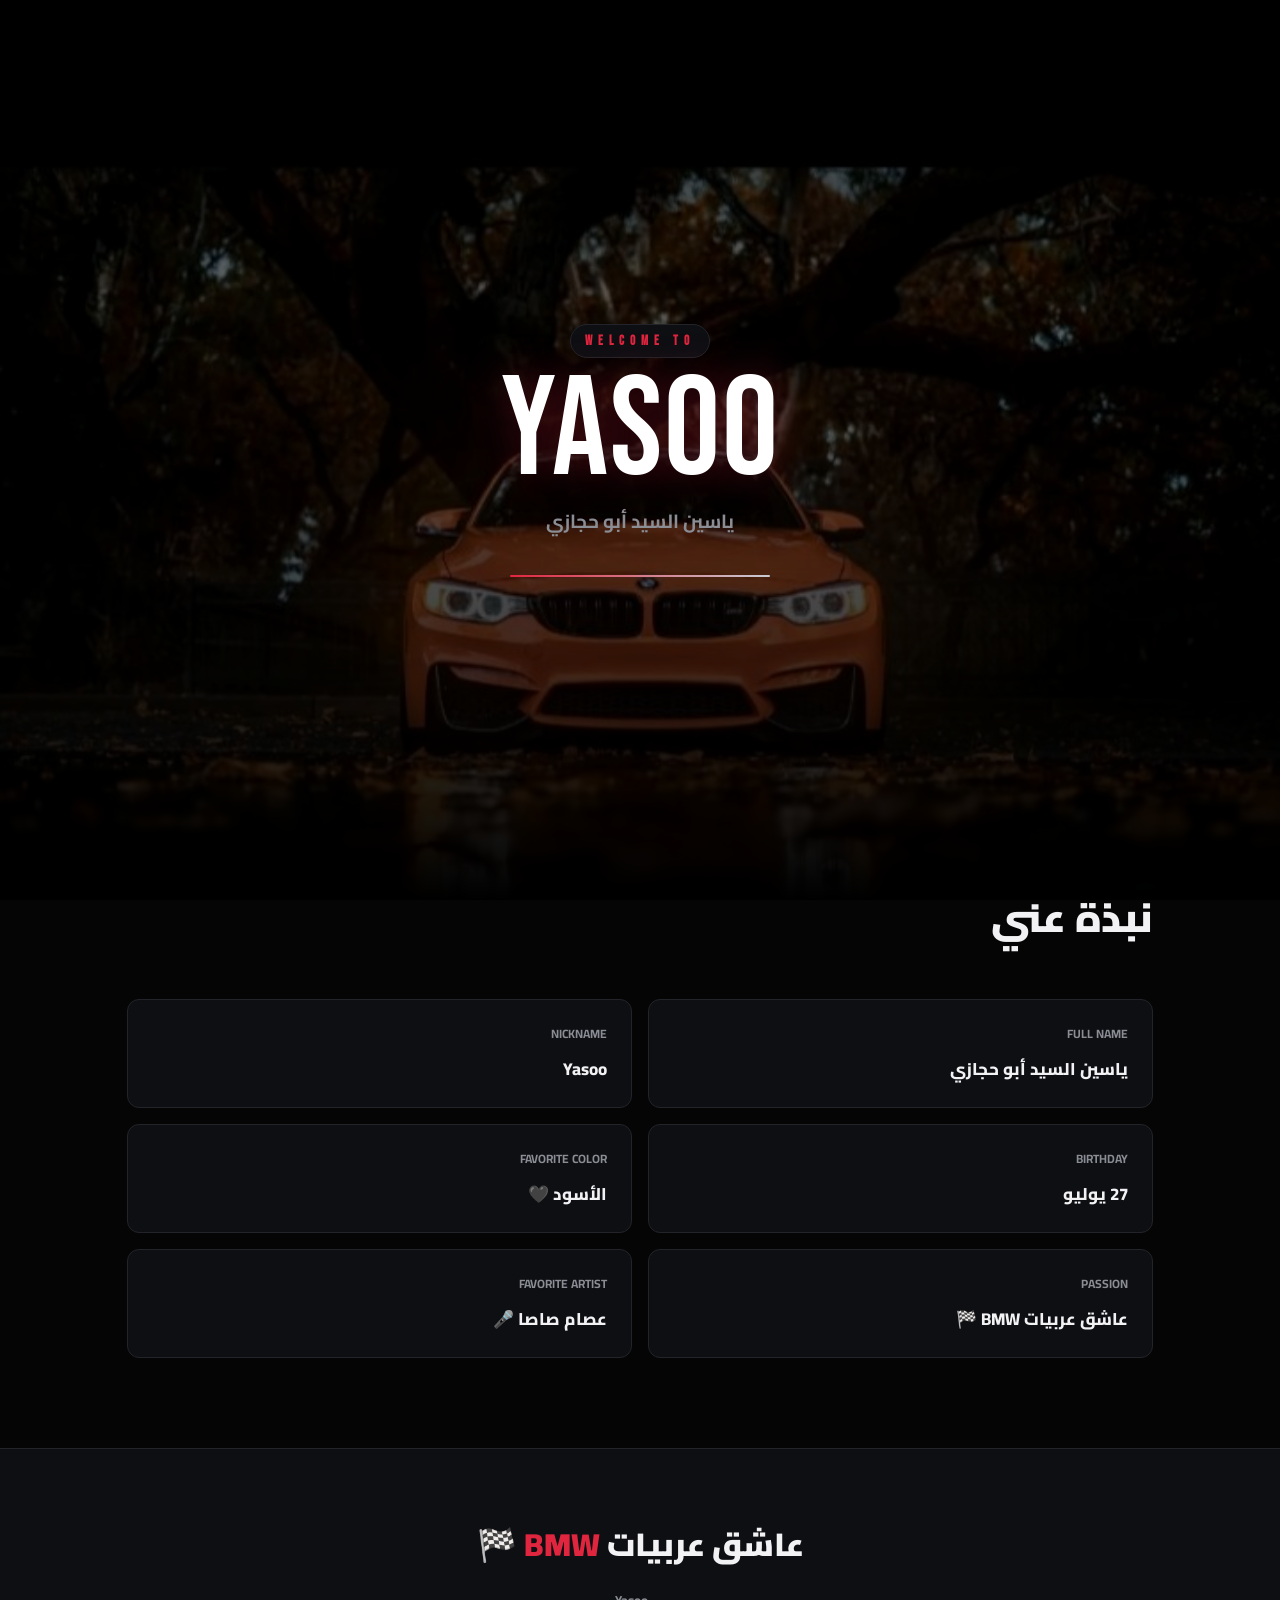
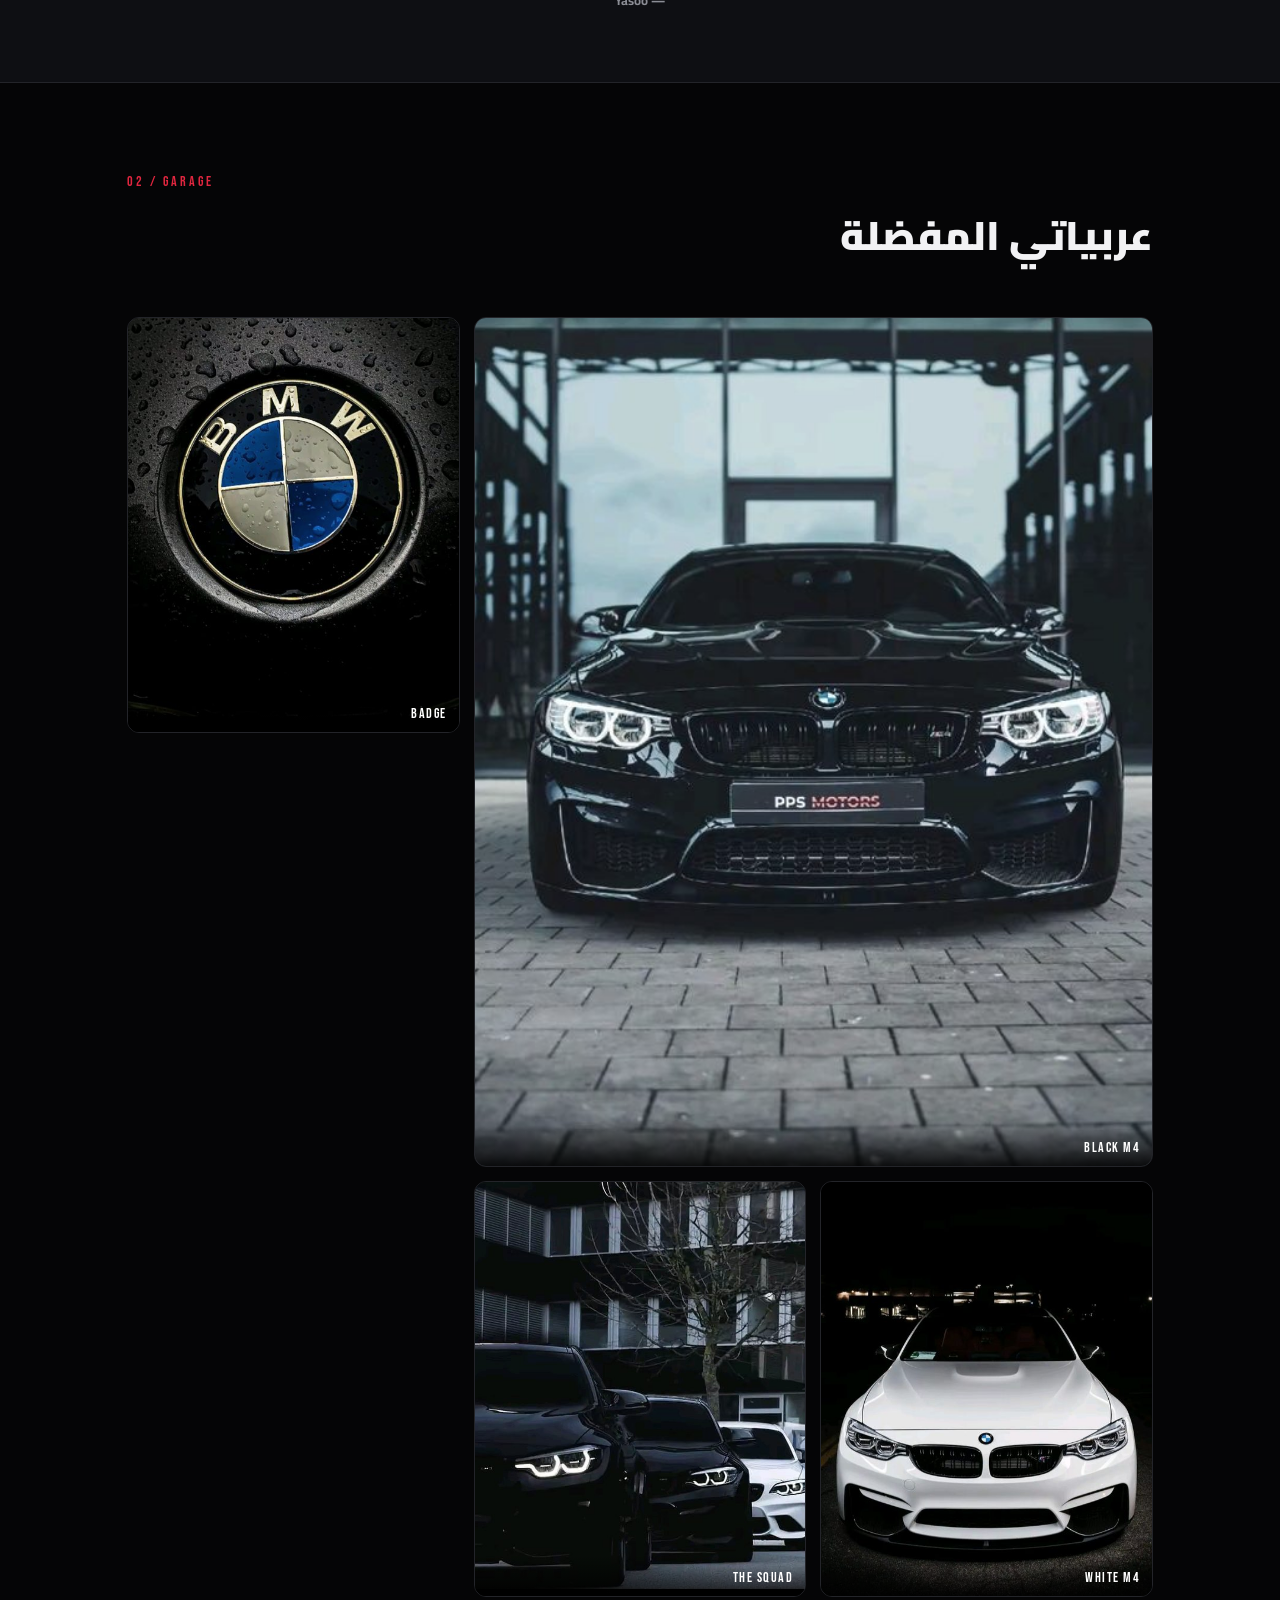
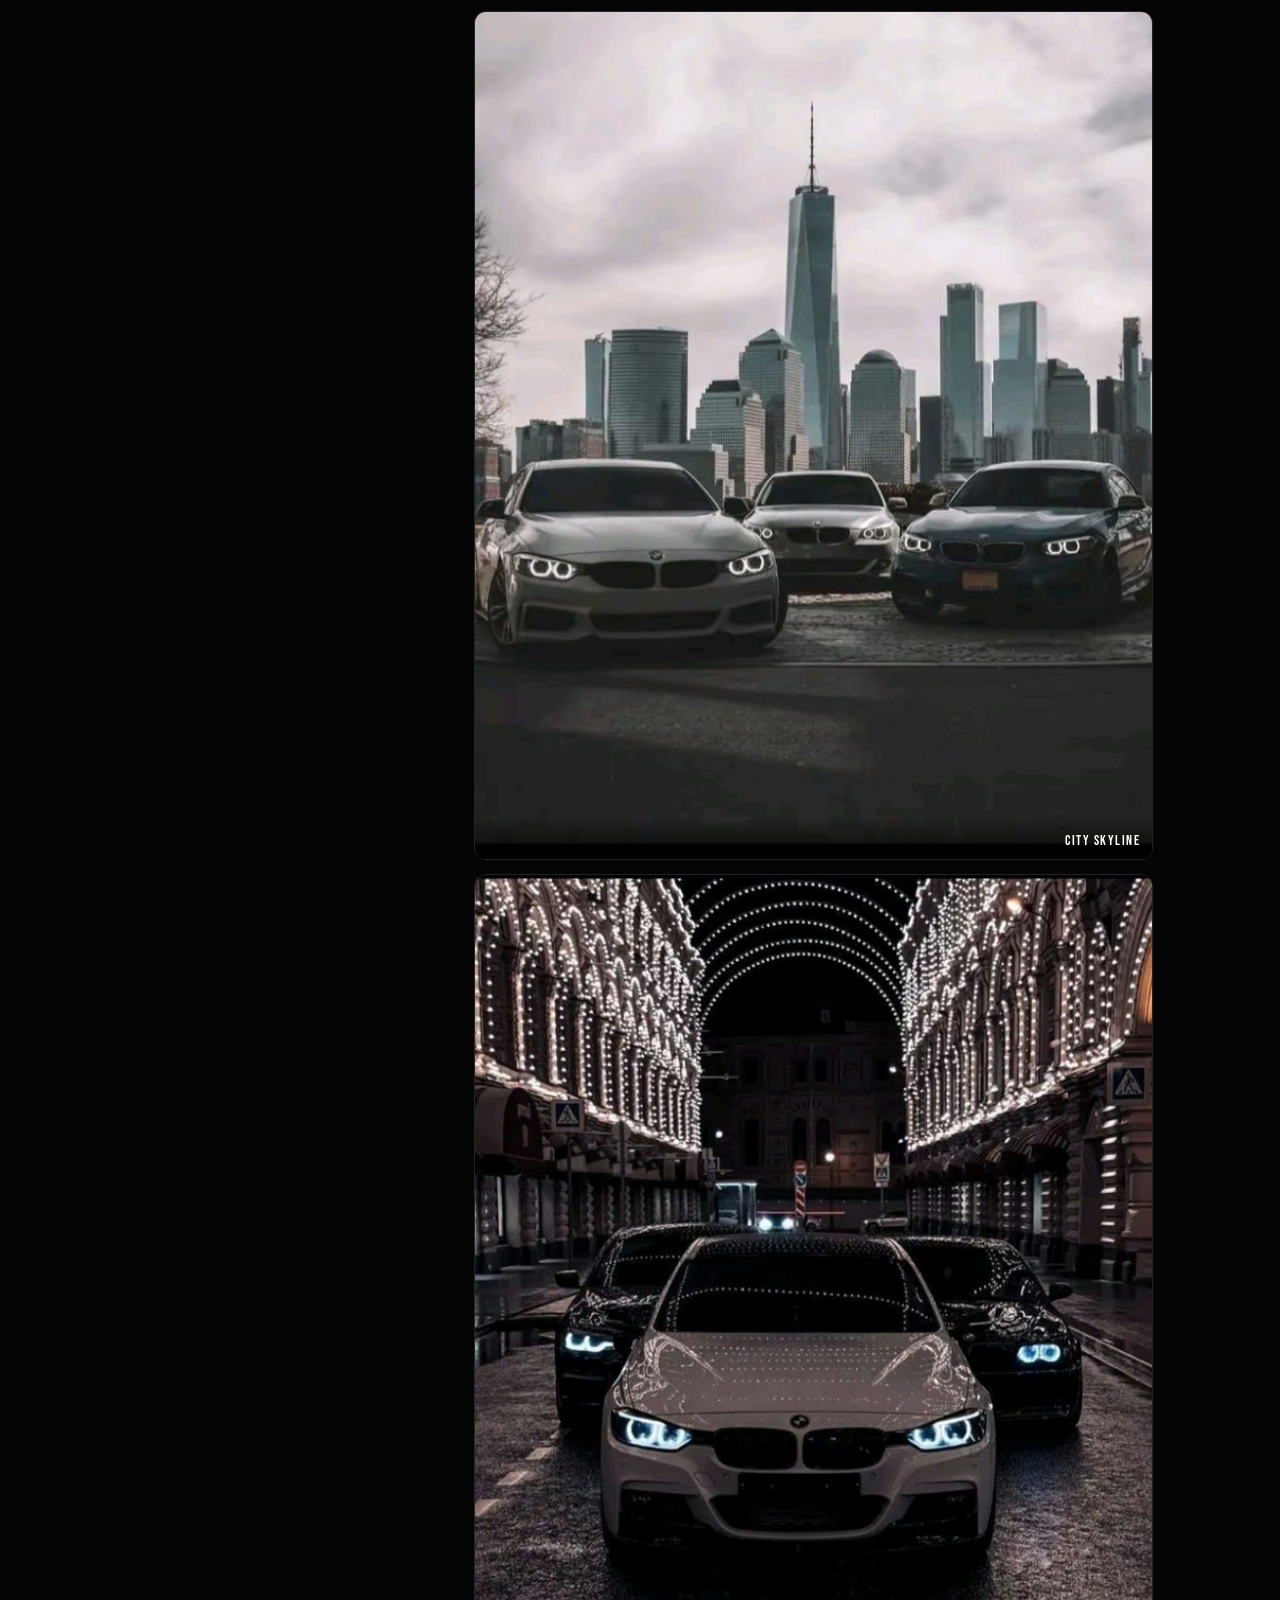
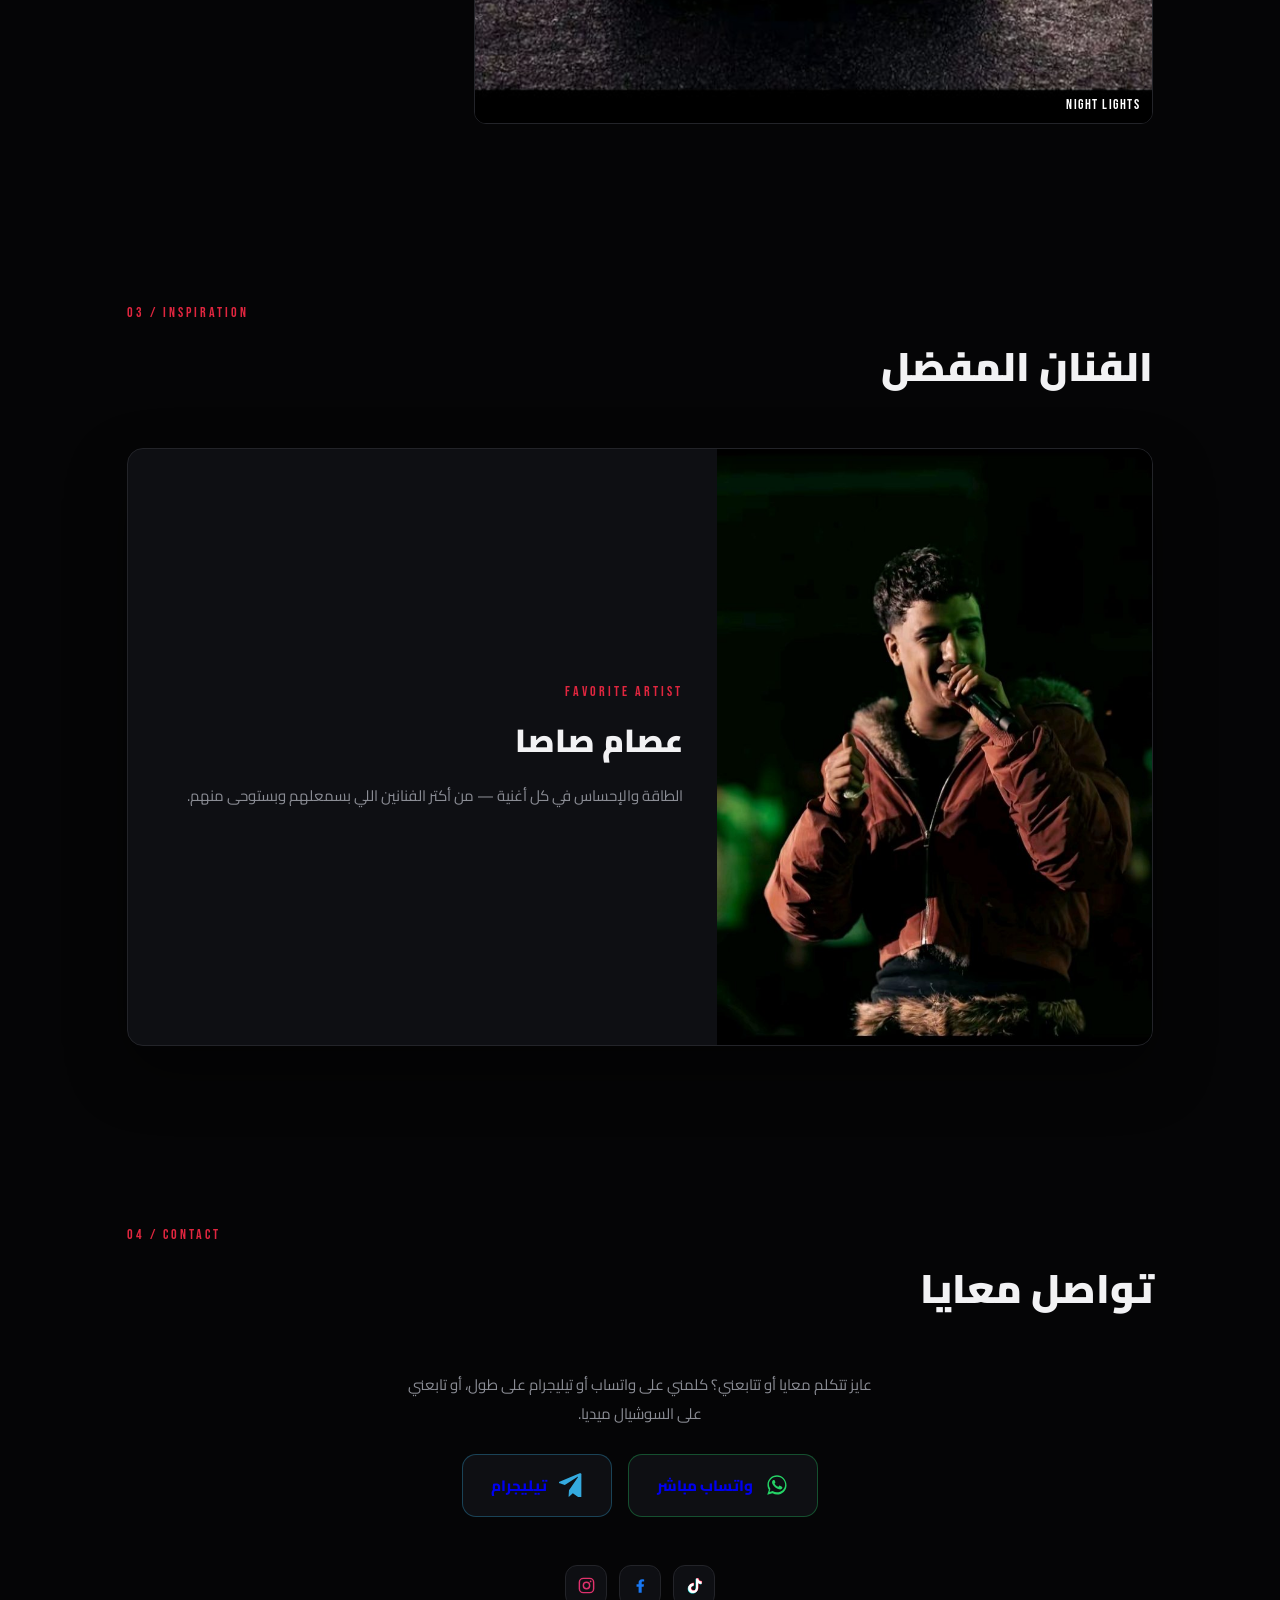
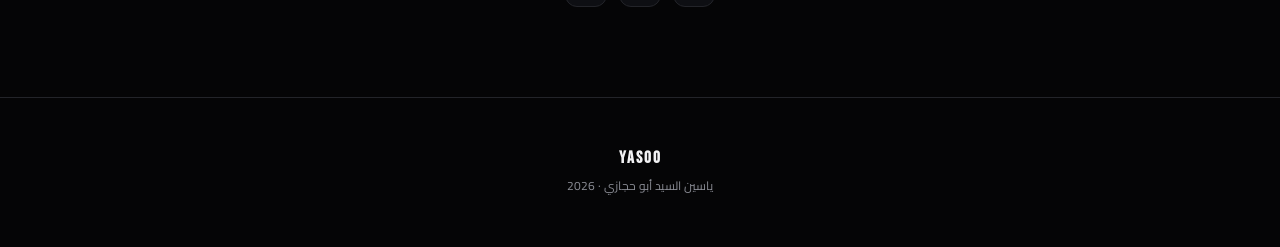
==== index.html @ 5af54733 "Add files via upload" ====
<!DOCTYPE html>
<html lang="ar" dir="rtl">
<head>
<meta charset="UTF-8">
<meta name="viewport" content="width=device-width, initial-scale=1.0">
<title>Yasoo — ياسين السيد أبو حجازي</title>
<link rel="preconnect" href="https://fonts.googleapis.com">
<link href="https://fonts.googleapis.com/css2?family=Cairo:wght@400;500;600;700;800;900&family=Bebas+Neue&display=swap" rel="stylesheet">
<link rel="stylesheet" href="style.css">
</head>
<body>

  <!-- SPLASH / CINEMATIC INTRO -->
  <div id="splash">
    <div class="bg" style="--intro-img:url('images/orange-bmw.jpg')"></div>
    <div class="veil"></div>
    <div class="content">
      <div class="tag">WELCOME TO</div>
      <div class="name">YASOO</div>
      <div class="sub">ياسين السيد أبو حجازي</div>
      <div class="bar-wrap">
        <div class="bar-track"><div class="bar-fill" id="barFill"></div></div>
      </div>
    </div>
  </div>

  <!-- DEV CREDIT BADGE -->
  <a href="https://t.me/elshahaly9" target="_blank" rel="noopener" id="dev-badge">
    <span class="pulse"></span>
    <span class="db-text">Dev<br>Yousef</span>
  </a>

  <!-- HEADER -->
  <header>
    <div class="logo">YA<span>SOO</span></div>
    <nav>
      <ul>
        <li><a href="#hero">الرئيسية</a></li>
        <li><a href="#about">عني</a></li>
        <li><a href="#gallery">عربياتي</a></li>
        <li><a href="#artist">فناني المفضل</a></li>
        <li><a href="#contact">تواصل</a></li>
      </ul>
    </nav>
  </header>

  <!-- HERO -->
  <section id="hero">
    <div data-reveal>
      <div class="eyebrow">PORTFOLIO</div>
      <h1>أهلاً بيك، أنا <span class="accent">ياسين</span></h1>
      <div class="role-line">الاسم بالكامل: ياسين السيد أبو حجازي — اسم الدلع: Yasoo</div>
      <div class="tags">
        <span class="tag hot">🖤 بحب اللون الأسود</span>
        <span class="tag">🏁 عاشق عربيات BMW</span>
        <span class="tag">27/07</span>
      </div>
      <div class="cta-row">
        <a href="https://wa.me/201271353924" target="_blank" rel="noopener" class="btn primary">
          <svg viewBox="0 0 32 32" fill="currentColor"><path d="M16 3C9 3 3.3 8.6 3.3 15.5c0 2.5.7 4.8 1.9 6.8L3 29l7-1.9c1.9 1 4 1.6 6 1.6 7 0 12.7-5.6 12.7-12.5S23 3 16 3zm0 22.7c-1.9 0-3.7-.5-5.3-1.4l-.4-.2-4.2 1.1 1.1-4.1-.3-.4c-1.1-1.7-1.7-3.6-1.7-5.6C5.2 9.7 10 5 16 5s10.8 4.7 10.8 10.5S22 25.7 16 25.7zm5.9-7.9c-.3-.2-1.9-1-2.2-1.1-.3-.1-.5-.2-.7.2-.2.3-.8 1.1-1 1.3-.2.2-.4.2-.7.1-.3-.2-1.4-.5-2.6-1.6-1-.9-1.6-2-1.8-2.3-.2-.3 0-.5.1-.6.1-.1.3-.4.5-.5.2-.2.2-.3.3-.5.1-.2 0-.4 0-.6 0-.2-.7-1.8-1-2.4-.3-.7-.5-.6-.7-.6h-.6c-.2 0-.6.1-.9.4-.3.3-1.2 1.2-1.2 2.8 0 1.7 1.2 3.3 1.4 3.5.2.2 2.4 3.8 5.9 5.2.8.3 1.4.5 1.9.7.8.2 1.5.2 2.1.1.6-.1 1.9-.8 2.2-1.5.3-.7.3-1.4.2-1.5-.1-.2-.3-.3-.6-.4z"/></svg>
          كلمني واتساب
        </a>
        <a href="https://t.me/+201271353924" target="_blank" rel="noopener" class="btn ghost">
          <svg viewBox="0 0 240 240" fill="none"><path d="M100 173l-4.5 63.6c6.4 0 9.2-2.8 12.6-6.1l30.2-28.9 62.6 45.8c11.5 6.3 19.7 3 22.6-10.6L223.9 22.4c3.9-16.7-6-23.2-17.4-19L10.7 84.1c-16.3 6.3-16.1 15.4-2.8 19.5l50 15.6L182.5 40.5c5.6-3.7 10.7-1.7 6.5 2z" fill="currentColor"/></svg>
          تيليجرام
        </a>
      </div>
      <div class="social-row">
        <a class="social-ic" href="https://www.tiktok.com/@yas_een20_1_29?_r=1&_t=ZS-99Jzi9SmeBh" target="_blank" rel="noopener" aria-label="TikTok">
          <svg viewBox="0 0 48 48">
            <path transform="translate(-1.1,1.1)" fill="#25F4EE" d="M33 6c1 4.6 4 7.6 9 8v6.2c-3.2.1-6.1-.9-9-2.8v12.9c0 7.7-6 12.9-12.7 12.9C13.4 43.2 8 37.9 8 30.9c0-7.6 6.6-13.1 13.9-12.6v6.5c-3.5-.4-6.9 2-6.9 6.1 0 3.7 3 6 6.2 6 3.9 0 6.7-3 6.7-8.1V6H33z"/>
            <path transform="translate(1.1,-1.1)" fill="#FE2C55" d="M33 6c1 4.6 4 7.6 9 8v6.2c-3.2.1-6.1-.9-9-2.8v12.9c0 7.7-6 12.9-12.7 12.9C13.4 43.2 8 37.9 8 30.9c0-7.6 6.6-13.1 13.9-12.6v6.5c-3.5-.4-6.9 2-6.9 6.1 0 3.7 3 6 6.2 6 3.9 0 6.7-3 6.7-8.1V6H33z"/>
            <path fill="#ffffff" d="M33 6c1 4.6 4 7.6 9 8v6.2c-3.2.1-6.1-.9-9-2.8v12.9c0 7.7-6 12.9-12.7 12.9C13.4 43.2 8 37.9 8 30.9c0-7.6 6.6-13.1 13.9-12.6v6.5c-3.5-.4-6.9 2-6.9 6.1 0 3.7 3 6 6.2 6 3.9 0 6.7-3 6.7-8.1V6H33z"/>
          </svg>
        </a>
        <a class="social-ic" href="https://www.facebook.com/share/18yGgrYDW8/" target="_blank" rel="noopener" aria-label="Facebook">
          <svg viewBox="0 0 24 24" fill="#1877F2"><path d="M13.5 21v-7.5h2.5l.4-3H13.5V8.4c0-.9.2-1.5 1.5-1.5h1.6V4.3C16.3 4.2 15.2 4 14 4c-2.6 0-4.4 1.6-4.4 4.5V10.5H7v3h2.6V21h3.9z"/></svg>
        </a>
        <a class="social-ic" href="https://www.instagram.com/y_s.e.e.n?igsi=aTdlZ3VycWk3aXM3" target="_blank" rel="noopener" aria-label="Instagram">
          <svg viewBox="0 0 24 24" fill="none">
            <defs>
              <linearGradient id="igGradHero" x1="0" y1="24" x2="24" y2="0">
                <stop offset="0" stop-color="#833AB4"/>
                <stop offset=".5" stop-color="#E1306C"/>
                <stop offset="1" stop-color="#F77737"/>
              </linearGradient>
            </defs>
            <rect x="3" y="3" width="18" height="18" rx="5" stroke="url(#igGradHero)" stroke-width="1.8"/>
            <circle cx="12" cy="12" r="4" stroke="url(#igGradHero)" stroke-width="1.8"/>
            <circle cx="17.2" cy="6.8" r="1.1" fill="url(#igGradHero)"/>
          </svg>
        </a>
      </div>
    </div>
    <div class="photo-wrap" data-reveal>
      <div class="photo-frame">
        <img src="images/yasoo-photo.jpg" alt="ياسين السيد أبو حجازي">
      </div>
      <div class="float-badge"><span class="k">status:</span> <span class="v">BMW enthusiast</span></div>
    </div>
  </section>

  <!-- ABOUT -->
  <section id="about">
    <div class="section-head" data-reveal>
      <div class="section-num">01 / ABOUT</div>
      <h2>نبذة عني</h2>
    </div>
    <div class="about-grid" data-reveal>
      <div class="info-card"><div class="k">FULL NAME</div><div class="v">ياسين السيد أبو حجازي</div></div>
      <div class="info-card"><div class="k">NICKNAME</div><div class="v">Yasoo</div></div>
      <div class="info-card"><div class="k">BIRTHDAY</div><div class="v">27 يوليو</div></div>
      <div class="info-card"><div class="k">FAVORITE COLOR</div><div class="v">الأسود 🖤</div></div>
      <div class="info-card"><div class="k">PASSION</div><div class="v">عاشق عربيات BMW 🏁</div></div>
      <div class="info-card"><div class="k">FAVORITE ARTIST</div><div class="v">عصام صاصا 🎤</div></div>
    </div>
  </section>

  <!-- QUOTE -->
  <div class="quote-block" data-reveal>
    <p>عاشق عربيات <span class="accent">BMW</span> 🏁</p>
    <div class="sig">— Yasoo</div>
  </div>

  <!-- GALLERY -->
  <section id="gallery">
    <div class="section-head" data-reveal>
      <div class="section-num">02 / GARAGE</div>
      <h2>عربياتي المفضلة</h2>
    </div>
    <div class="gallery" data-reveal>
      <a href="#" class="wide"><img src="images/black-bmw.jpg" alt="BMW M4 أسود"><span class="cap">BLACK M4</span></a>
      <a href="#"><img src="images/bmw-logo.jpg" alt="شعار BMW"><span class="cap">BADGE</span></a>
      <a href="#"><img src="images/white-bmw.jpg" alt="BMW أبيض"><span class="cap">WHITE M4</span></a>
      <a href="#"><img src="images/three-cars.jpg" alt="BMWs سوداء وبيضاء"><span class="cap">THE SQUAD</span></a>
      <a href="#" class="wide"><img src="images/skyline-bmws.jpg" alt="BMWs أمام أفق المدينة"><span class="cap">CITY SKYLINE</span></a>
      <a href="#" class="wide"><img src="images/lights-bmws.jpg" alt="BMWs في الليل بأنوار"><span class="cap">NIGHT LIGHTS</span></a>
    </div>
  </section>

  <!-- ARTIST SPOTLIGHT -->
  <section id="artist">
    <div class="section-head" data-reveal>
      <div class="section-num">03 / INSPIRATION</div>
      <h2>الفنان المفضل</h2>
    </div>
    <div class="artist-card" data-reveal>
      <img src="images/artist-issam-sasa.jpg" alt="عصام صاصا">
      <div class="artist-info">
        <div class="k">FAVORITE ARTIST</div>
        <h3>عصام صاصا</h3>
        <p>الطاقة والإحساس في كل أغنية — من أكتر الفنانين اللي بسمعلهم وبستوحى منهم.</p>
      </div>
    </div>
  </section>

  <!-- CONTACT -->
  <section id="contact">
    <div class="section-head" data-reveal>
      <div class="section-num">04 / CONTACT</div>
      <h2>تواصل معايا</h2>
    </div>
    <div class="contact-wrap" data-reveal>
      <p>عايز تتكلم معايا أو تتابعني؟ كلمني على واتساب أو تيليجرام على طول، أو تابعني على السوشيال ميديا.</p>
      <div class="big-actions">
        <a href="https://wa.me/201271353924" target="_blank" rel="noopener" class="big-btn wa">
          <svg viewBox="0 0 32 32" fill="#25d366"><path d="M16 3C9 3 3.3 8.6 3.3 15.5c0 2.5.7 4.8 1.9 6.8L3 29l7-1.9c1.9 1 4 1.6 6 1.6 7 0 12.7-5.6 12.7-12.5S23 3 16 3zm0 22.7c-1.9 0-3.7-.5-5.3-1.4l-.4-.2-4.2 1.1 1.1-4.1-.3-.4c-1.1-1.7-1.7-3.6-1.7-5.6C5.2 9.7 10 5 16 5s10.8 4.7 10.8 10.5S22 25.7 16 25.7zm5.9-7.9c-.3-.2-1.9-1-2.2-1.1-.3-.1-.5-.2-.7.2-.2.3-.8 1.1-1 1.3-.2.2-.4.2-.7.1-.3-.2-1.4-.5-2.6-1.6-1-.9-1.6-2-1.8-2.3-.2-.3 0-.5.1-.6.1-.1.3-.4.5-.5.2-.2.2-.3.3-.5.1-.2 0-.4 0-.6 0-.2-.7-1.8-1-2.4-.3-.7-.5-.6-.7-.6h-.6c-.2 0-.6.1-.9.4-.3.3-1.2 1.2-1.2 2.8 0 1.7 1.2 3.3 1.4 3.5.2.2 2.4 3.8 5.9 5.2.8.3 1.4.5 1.9.7.8.2 1.5.2 2.1.1.6-.1 1.9-.8 2.2-1.5.3-.7.3-1.4.2-1.5-.1-.2-.3-.3-.6-.4z"/></svg>
          واتساب مباشر
        </a>
        <a href="https://t.me/+201271353924" target="_blank" rel="noopener" class="big-btn tg">
          <svg viewBox="0 0 240 240" fill="#34aadf"><path d="M100 173l-4.5 63.6c6.4 0 9.2-2.8 12.6-6.1l30.2-28.9 62.6 45.8c11.5 6.3 19.7 3 22.6-10.6L223.9 22.4c3.9-16.7-6-23.2-17.4-19L10.7 84.1c-16.3 6.3-16.1 15.4-2.8 19.5l50 15.6L182.5 40.5c5.6-3.7 10.7-1.7 6.5 2z"/></svg>
          تيليجرام
        </a>
      </div>
      <div class="social-row">
        <a class="social-ic" href="https://www.tiktok.com/@yas_een20_1_29?_r=1&_t=ZS-99Jzi9SmeBh" target="_blank" rel="noopener" aria-label="TikTok">
          <svg viewBox="0 0 48 48">
            <path transform="translate(-1.1,1.1)" fill="#25F4EE" d="M33 6c1 4.6 4 7.6 9 8v6.2c-3.2.1-6.1-.9-9-2.8v12.9c0 7.7-6 12.9-12.7 12.9C13.4 43.2 8 37.9 8 30.9c0-7.6 6.6-13.1 13.9-12.6v6.5c-3.5-.4-6.9 2-6.9 6.1 0 3.7 3 6 6.2 6 3.9 0 6.7-3 6.7-8.1V6H33z"/>
            <path transform="translate(1.1,-1.1)" fill="#FE2C55" d="M33 6c1 4.6 4 7.6 9 8v6.2c-3.2.1-6.1-.9-9-2.8v12.9c0 7.7-6 12.9-12.7 12.9C13.4 43.2 8 37.9 8 30.9c0-7.6 6.6-13.1 13.9-12.6v6.5c-3.5-.4-6.9 2-6.9 6.1 0 3.7 3 6 6.2 6 3.9 0 6.7-3 6.7-8.1V6H33z"/>
            <path fill="#ffffff" d="M33 6c1 4.6 4 7.6 9 8v6.2c-3.2.1-6.1-.9-9-2.8v12.9c0 7.7-6 12.9-12.7 12.9C13.4 43.2 8 37.9 8 30.9c0-7.6 6.6-13.1 13.9-12.6v6.5c-3.5-.4-6.9 2-6.9 6.1 0 3.7 3 6 6.2 6 3.9 0 6.7-3 6.7-8.1V6H33z"/>
          </svg>
        </a>
        <a class="social-ic" href="https://www.facebook.com/share/18yGgrYDW8/" target="_blank" rel="noopener" aria-label="Facebook">
          <svg viewBox="0 0 24 24" fill="#1877F2"><path d="M13.5 21v-7.5h2.5l.4-3H13.5V8.4c0-.9.2-1.5 1.5-1.5h1.6V4.3C16.3 4.2 15.2 4 14 4c-2.6 0-4.4 1.6-4.4 4.5V10.5H7v3h2.6V21h3.9z"/></svg>
        </a>
        <a class="social-ic" href="https://www.instagram.com/y_s.e.e.n?igsi=aTdlZ3VycWk3aXM3" target="_blank" rel="noopener" aria-label="Instagram">
          <svg viewBox="0 0 24 24" fill="none">
            <defs>
              <linearGradient id="igGradContact" x1="0" y1="24" x2="24" y2="0">
                <stop offset="0" stop-color="#833AB4"/>
                <stop offset=".5" stop-color="#E1306C"/>
                <stop offset="1" stop-color="#F77737"/>
              </linearGradient>
            </defs>
            <rect x="3" y="3" width="18" height="18" rx="5" stroke="url(#igGradContact)" stroke-width="1.8"/>
            <circle cx="12" cy="12" r="4" stroke="url(#igGradContact)" stroke-width="1.8"/>
            <circle cx="17.2" cy="6.8" r="1.1" fill="url(#igGradContact)"/>
          </svg>
        </a>
      </div>
    </div>
  </section>

  <footer>
    <div class="name">YASOO</div>
    <div class="small">ياسين السيد أبو حجازي · <span id="year"></span></div>
  </footer>

<script src="script.js"></script>
</body>
</html>
---- style.css ----
:root{
    --bg:#050506;
    --surface:#0e0f13;
    --surface-2:#15161b;
    --line:#232429;
    --text:#f2f2f4;
    --muted:#8b8d95;
    --red:#e0263f;
    --red-dim:#a91c30;
    --silver:#c9ccd6;
  }
  *{box-sizing:border-box; margin:0; padding:0;}
  html{scroll-behavior:smooth;}
  body{
    background:var(--bg); color:var(--text);
    font-family:'Cairo', sans-serif;
    overflow-x:hidden; min-height:100vh;
  }
  ::selection{ background:var(--red); color:#fff; }
  .display{ font-family:'Bebas Neue', sans-serif; letter-spacing:1px; }

  /* ---------------- SPLASH / CINEMATIC INTRO ---------------- */
  #splash{
    position:fixed; inset:0; z-index:999; overflow:hidden;
    background:#000;
    transition:opacity .9s ease, visibility .9s ease;
  }
  #splash.hide{ opacity:0; visibility:hidden; pointer-events:none; }
  #splash .bg{
    position:absolute; inset:0;
    background-image:var(--intro-img);
    background-size:cover; background-position:center 40%;
    filter:brightness(.55) saturate(1.05);
    animation:kenburns 7s ease-in-out forwards;
    transform-origin:center center;
  }
  @keyframes kenburns{
    0%{ transform:scale(1.12); filter:brightness(.35) saturate(1.05); }
    100%{ transform:scale(1.0); filter:brightness(.55) saturate(1.05); }
  }
  #splash .veil{
    position:absolute; inset:0;
    background:linear-gradient(180deg, rgba(0,0,0,.75) 0%, rgba(0,0,0,.25) 35%, rgba(0,0,0,.55) 75%, #000 100%);
  }
  #splash .content{
    position:relative; z-index:2; height:100%;
    display:flex; flex-direction:column; align-items:center; justify-content:center;
    text-align:center; padding:0 24px;
  }
  #splash .tag{
    font-family:'Bebas Neue', sans-serif; letter-spacing:6px; font-size:13px;
    color:var(--red); opacity:0; transform:translateY(14px);
    animation:riseIn .8s ease forwards; animation-delay:.4s;
  }
  #splash .name{
    font-family:'Bebas Neue', sans-serif; font-size:clamp(60px,16vw,140px);
    line-height:.95; color:#fff; letter-spacing:2px; margin:8px 0 4px;
    opacity:0; transform:translateY(22px);
    animation:riseIn .9s ease forwards; animation-delay:.75s;
    text-shadow:0 0 40px rgba(224,38,63,.35);
  }
  #splash .sub{
    font-family:'Cairo', sans-serif; font-weight:700; font-size:clamp(14px,2.6vw,19px);
    color:var(--muted); opacity:0; transform:translateY(14px);
    animation:riseIn .8s ease forwards; animation-delay:1.05s;
  }
  #splash .bar-wrap{ width:min(260px,60vw); margin-top:36px; opacity:0; animation:riseIn .8s ease forwards; animation-delay:1.3s; }
  #splash .bar-track{ height:2px; background:#232429; border-radius:2px; overflow:hidden; }
  #splash .bar-fill{ height:100%; width:0%; background:linear-gradient(90deg, var(--red), var(--silver)); transition:width 1.8s ease; }
  @keyframes riseIn{ to{ opacity:1; transform:translateY(0); } }

  /* ---------------- NAV ---------------- */
  header{
    position:sticky; top:0; z-index:50;
    display:flex; align-items:center; justify-content:space-between;
    padding:16px 6vw;
    background:rgba(5,5,6,.8); backdrop-filter:blur(10px);
    border-bottom:1px solid var(--line);
  }
  .logo{ font-family:'Bebas Neue', sans-serif; font-size:24px; letter-spacing:3px; }
  .logo span{ color:var(--red); }
  nav ul{ list-style:none; display:flex; gap:28px; }
  nav a{ color:var(--muted); text-decoration:none; font-size:14.5px; font-weight:700; transition:color .25s; }
  nav a:hover{ color:var(--text); }

  section{ padding:90px 6vw; max-width:1180px; margin:0 auto; }

  /* ---------------- HERO ---------------- */
  #hero{
    display:grid; grid-template-columns:1.1fr .9fr; gap:60px;
    align-items:center; min-height:78vh; padding-top:50px;
  }
  .eyebrow{
    font-family:'Bebas Neue', sans-serif; letter-spacing:4px;
    color:var(--red); font-size:14px; margin-bottom:16px;
  }
  h1{ font-size:clamp(38px,6vw,64px); font-weight:900; line-height:1.1; margin-bottom:10px; }
  h1 .accent{ color:var(--red); }
  .role-line{ color:var(--muted); font-size:16px; margin-bottom:24px; font-weight:600; }
  .tags{ display:flex; flex-wrap:wrap; gap:10px; margin-bottom:32px; }
  .tag{
    font-size:12.5px; font-weight:700; border:1px solid var(--line); color:var(--muted);
    padding:8px 14px; border-radius:20px; background:var(--surface);
  }
  .tag.hot{ border-color:var(--red); color:var(--red); }
  .cta-row{ display:flex; gap:14px; flex-wrap:wrap; align-items:center; }
  .btn{
    padding:14px 28px; border-radius:9px; font-weight:800; font-size:14.5px;
    text-decoration:none; display:inline-flex; align-items:center; gap:9px;
    transition:transform .2s, box-shadow .2s; border:1px solid transparent;
  }
  .btn.primary{ background:#25d366; color:#08210f; box-shadow:0 10px 26px rgba(37,211,102,.3); }
  .btn.ghost{ border-color:var(--line); color:var(--text); }
  .btn:hover{ transform:translateY(-2px); }
  .btn svg{ width:19px; height:19px; }

  .social-row{ display:flex; gap:12px; margin-top:22px; }
  .social-ic{
    width:42px; height:42px; border-radius:12px; background:var(--surface);
    border:1px solid var(--line); display:flex; align-items:center; justify-content:center;
    transition:transform .25s, border-color .25s;
  }
  .social-ic svg{ width:19px; height:19px; }
  .social-ic:hover{ transform:translateY(-3px); border-color:var(--red); }

  .photo-wrap{ position:relative; justify-self:center; }
  .photo-frame{
    width:min(320px,78vw); background:var(--surface); border:1px solid var(--line);
    border-radius:16px; padding:14px; box-shadow:0 30px 70px rgba(0,0,0,.6); position:relative;
  }
  .photo-frame::before{
    content:"YASOO"; position:absolute; top:-13px; right:20px; background:var(--bg);
    font-family:'Bebas Neue', sans-serif; letter-spacing:2px; font-size:13px; color:var(--red); padding:0 8px;
  }
  .photo-frame img{ width:100%; display:block; border-radius:10px; }
  .float-badge{
    position:absolute; bottom:-18px; left:-18px; background:var(--surface-2); border:1px solid var(--line);
    border-radius:12px; padding:10px 14px; font-size:12px; font-weight:700;
    box-shadow:0 20px 40px rgba(0,0,0,.5); direction:ltr;
  }
  .float-badge .k{ color:var(--muted); font-weight:600; }
  .float-badge .v{ color:var(--red); }

  /* ---------------- ABOUT ---------------- */
  .section-head{ margin-bottom:44px; }
  .section-num{ font-family:'Bebas Neue', sans-serif; letter-spacing:3px; color:var(--red); font-size:14px; margin-bottom:8px; direction:ltr; unicode-bidi:isolate; }
  h2{ font-size:clamp(28px,3.6vw,40px); font-weight:900; }

  .about-grid{ display:grid; grid-template-columns:1fr 1fr; gap:16px; }
  .info-card{
    background:var(--surface); border:1px solid var(--line); border-radius:12px; padding:22px 24px;
    transition:border-color .25s, transform .25s;
  }
  .info-card:hover{ border-color:var(--red); transform:translateY(-3px); }
  .info-card .k{ font-size:12px; color:var(--muted); font-weight:700; margin-bottom:8px; }
  .info-card .v{ font-size:17px; font-weight:800; }

  /* ---------------- GALLERY ---------------- */
  .gallery{
    display:grid; grid-template-columns:repeat(3, 1fr); gap:14px;
  }
  .gallery a{
    display:block; border-radius:12px; overflow:hidden; position:relative;
    aspect-ratio:4/5; border:1px solid var(--line);
  }
  .gallery img{ width:100%; height:100%; object-fit:cover; display:block; transition:transform .5s ease, filter .5s ease; filter:grayscale(.1); }
  .gallery a:hover img{ transform:scale(1.08); filter:grayscale(0); }
  .gallery .cap{
    position:absolute; inset:auto 0 0 0; padding:14px 12px 10px;
    background:linear-gradient(0deg, rgba(0,0,0,.85), transparent);
    font-family:'Bebas Neue', sans-serif; letter-spacing:1.5px; font-size:14px; color:#fff;
  }
  .gallery a.wide{ grid-column:span 2; }
  @media (max-width:840px){
    .gallery{ grid-template-columns:repeat(2,1fr); }
    .gallery a.wide{ grid-column:span 2; }
  }

  /* ---------------- ARTIST SPOTLIGHT ---------------- */
  .artist-card{
    display:grid; grid-template-columns:.85fr 1.15fr; gap:0;
    background:var(--surface); border:1px solid var(--line); border-radius:16px; overflow:hidden;
    box-shadow:0 25px 60px rgba(0,0,0,.45);
  }
  .artist-card img{ width:100%; height:100%; object-fit:cover; min-height:320px; display:block; }
  .artist-info{ padding:36px 34px; display:flex; flex-direction:column; justify-content:center; }
  .artist-info .k{ font-family:'Bebas Neue', sans-serif; letter-spacing:3px; color:var(--red); font-size:14px; margin-bottom:10px; }
  .artist-info h3{ font-size:clamp(24px,3vw,32px); font-weight:900; margin-bottom:12px; }
  .artist-info p{ color:var(--muted); font-size:15px; line-height:1.9; }
  @media (max-width:780px){
    .artist-card{ grid-template-columns:1fr; }
    .artist-card img{ min-height:260px; }
  }

  /* ---------------- QUOTE ---------------- */
  .quote-block{
    text-align:center; padding:70px 6vw; background:var(--surface);
    border-top:1px solid var(--line); border-bottom:1px solid var(--line);
  }
  .quote-block p{ font-size:clamp(22px,3vw,32px); font-weight:900; max-width:820px; margin:0 auto; line-height:1.6; }
  .quote-block .accent{ color:var(--red); }
  .quote-block .sig{ margin-top:18px; color:var(--muted); font-size:13px; font-weight:700; }

  /* ---------------- CONTACT ---------------- */
  .contact-wrap{ display:flex; flex-direction:column; align-items:center; gap:26px; text-align:center; }
  .contact-wrap p{ color:var(--muted); font-size:15px; max-width:480px; }
  .big-actions{ display:flex; gap:16px; flex-wrap:wrap; justify-content:center; }
  .big-btn{
    display:flex; align-items:center; gap:12px; padding:16px 28px; border-radius:14px;
    text-decoration:none; font-weight:800; font-size:15px; border:1px solid var(--line);
    background:var(--surface); transition:transform .25s, border-color .25s;
  }
  .big-btn:hover{ transform:translateY(-3px); }
  .big-btn svg{ width:24px; height:24px; }
  .big-btn.wa{ border-color:#25d36655; }
  .big-btn.wa:hover{ border-color:#25d366; }
  .big-btn.tg{ border-color:#34aadf55; }
  .big-btn.tg:hover{ border-color:#34aadf; }

  footer{ padding:50px 6vw; text-align:center; border-top:1px solid var(--line); }
  footer .name{ font-weight:900; margin-bottom:6px; font-size:17px; font-family:'Bebas Neue', sans-serif; letter-spacing:2px; }
  footer .small{ color:var(--muted); font-size:12px; }

  [data-reveal]{ opacity:1; transform:none; transition:opacity .7s ease, transform .7s ease; }
  html.js [data-reveal]{ opacity:0; transform:translateY(24px); }
  html.js [data-reveal].in{ opacity:1; transform:translateY(0); }

  /* ---------------- DEV CREDIT BADGE ---------------- */
  #dev-badge{
    position:fixed; bottom:26px; left:26px; z-index:80;
    width:74px; height:74px;
    display:flex; align-items:center; justify-content:center; text-align:center;
    background:linear-gradient(150deg, #7c6ff0, #34aadf);
    border-radius:18px; text-decoration:none; color:#fff;
    box-shadow:0 16px 40px rgba(124,111,240,.45);
    opacity:0; transform:translateY(14px) scale(.9);
    transition:opacity .6s ease, transform .35s ease, box-shadow .25s;
  }
  #dev-badge.show{ opacity:1; transform:translateY(0) scale(1); }
  #dev-badge:hover{ transform:translateY(-4px) scale(1.06); box-shadow:0 20px 46px rgba(124,111,240,.6); }
  #dev-badge .db-text{ font-family:'Cairo', sans-serif; font-weight:700; font-size:12px; line-height:1.35; direction:ltr; }
  #dev-badge .pulse{ position:absolute; inset:-1px; border-radius:18px; border:1px solid #7c6ff0; animation:dbPulse 2.4s ease-out infinite; }
  @keyframes dbPulse{ 0%{ opacity:.6; transform:scale(1); } 100%{ opacity:0; transform:scale(1.18); } }
  @media (max-width:840px){
    #dev-badge{ left:16px; bottom:16px; width:64px; height:64px; }
    #dev-badge .db-text{ font-size:10.5px; }
  }

  @media (max-width:840px){
    #hero{ grid-template-columns:1fr; text-align:center; padding-top:26px; min-height:auto; }
    .cta-row, .social-row{ justify-content:center; }
    .about-grid{ grid-template-columns:1fr; }
    nav ul{ display:none; }
    .float-badge{ display:none; }
    .gallery{ grid-template-columns:repeat(2,1fr); }
  }
  @media (prefers-reduced-motion: reduce){ *{ animation:none !important; transition:none !important; } }
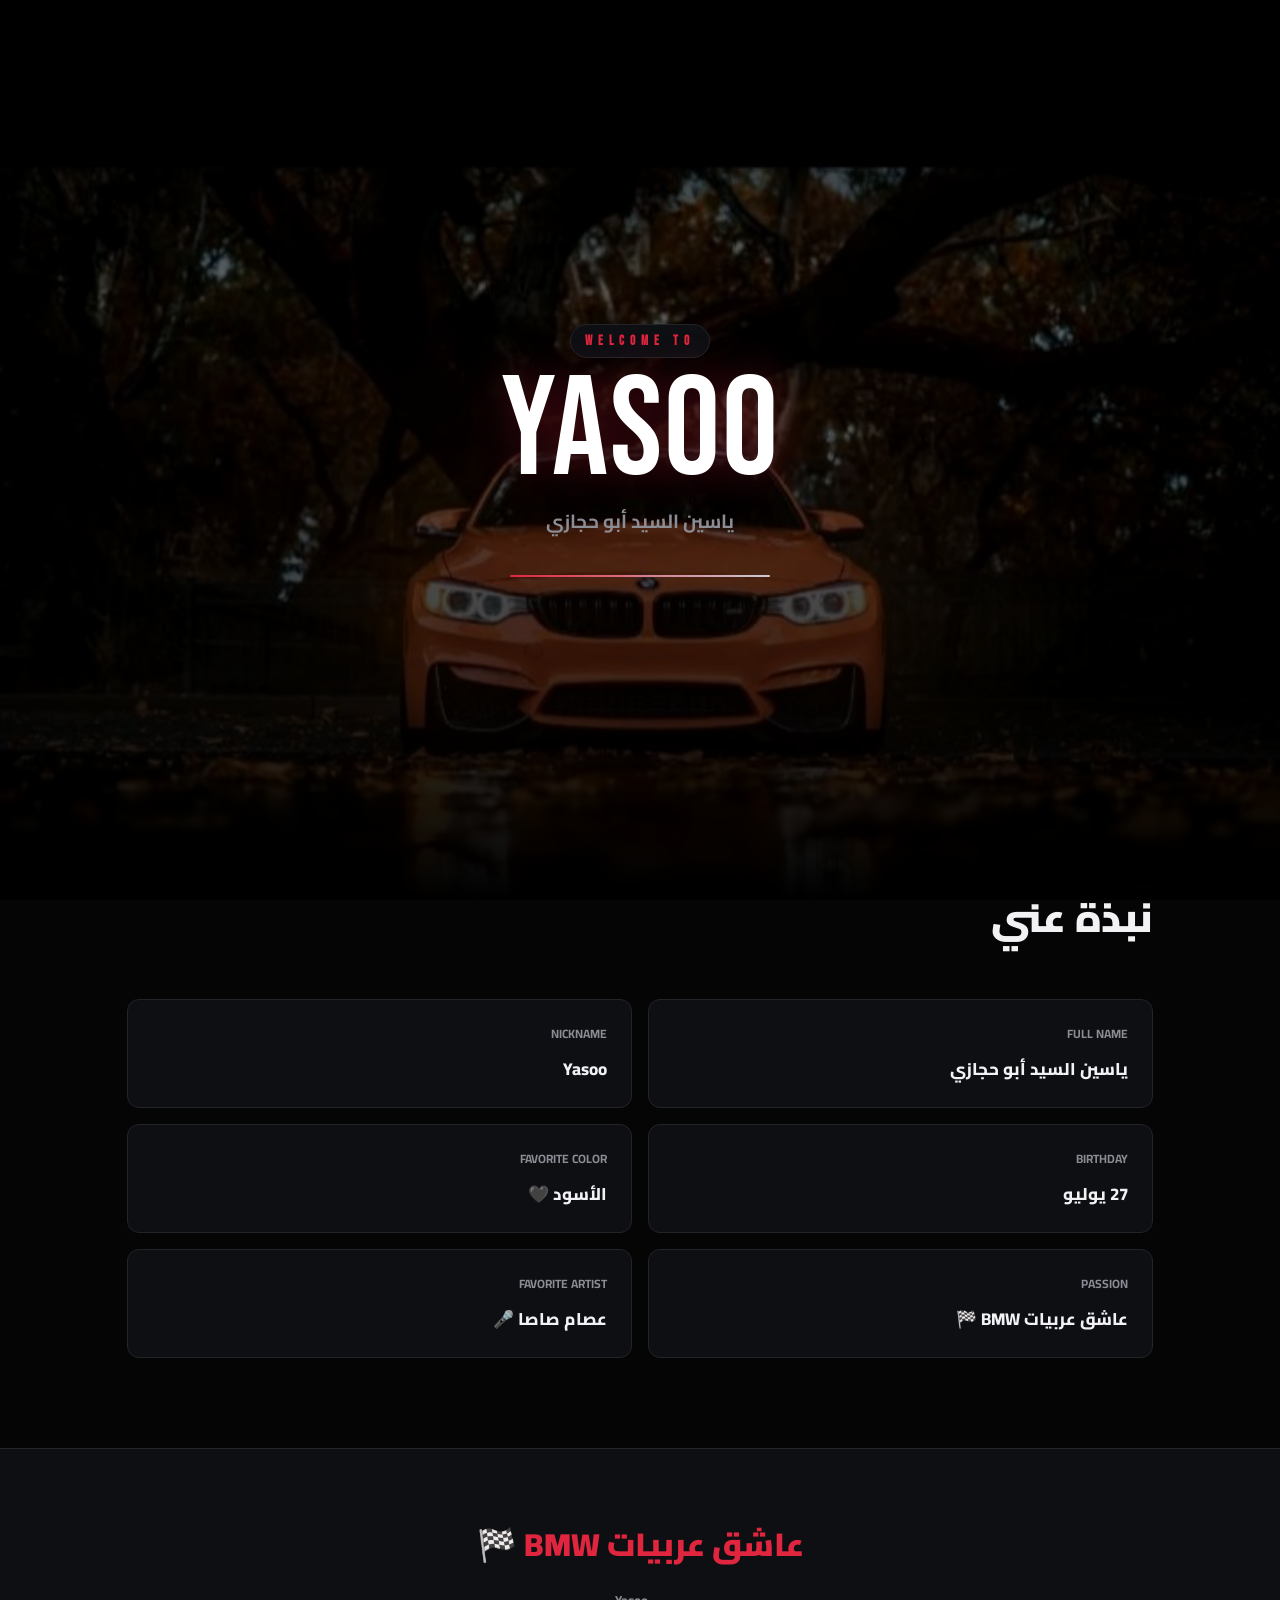
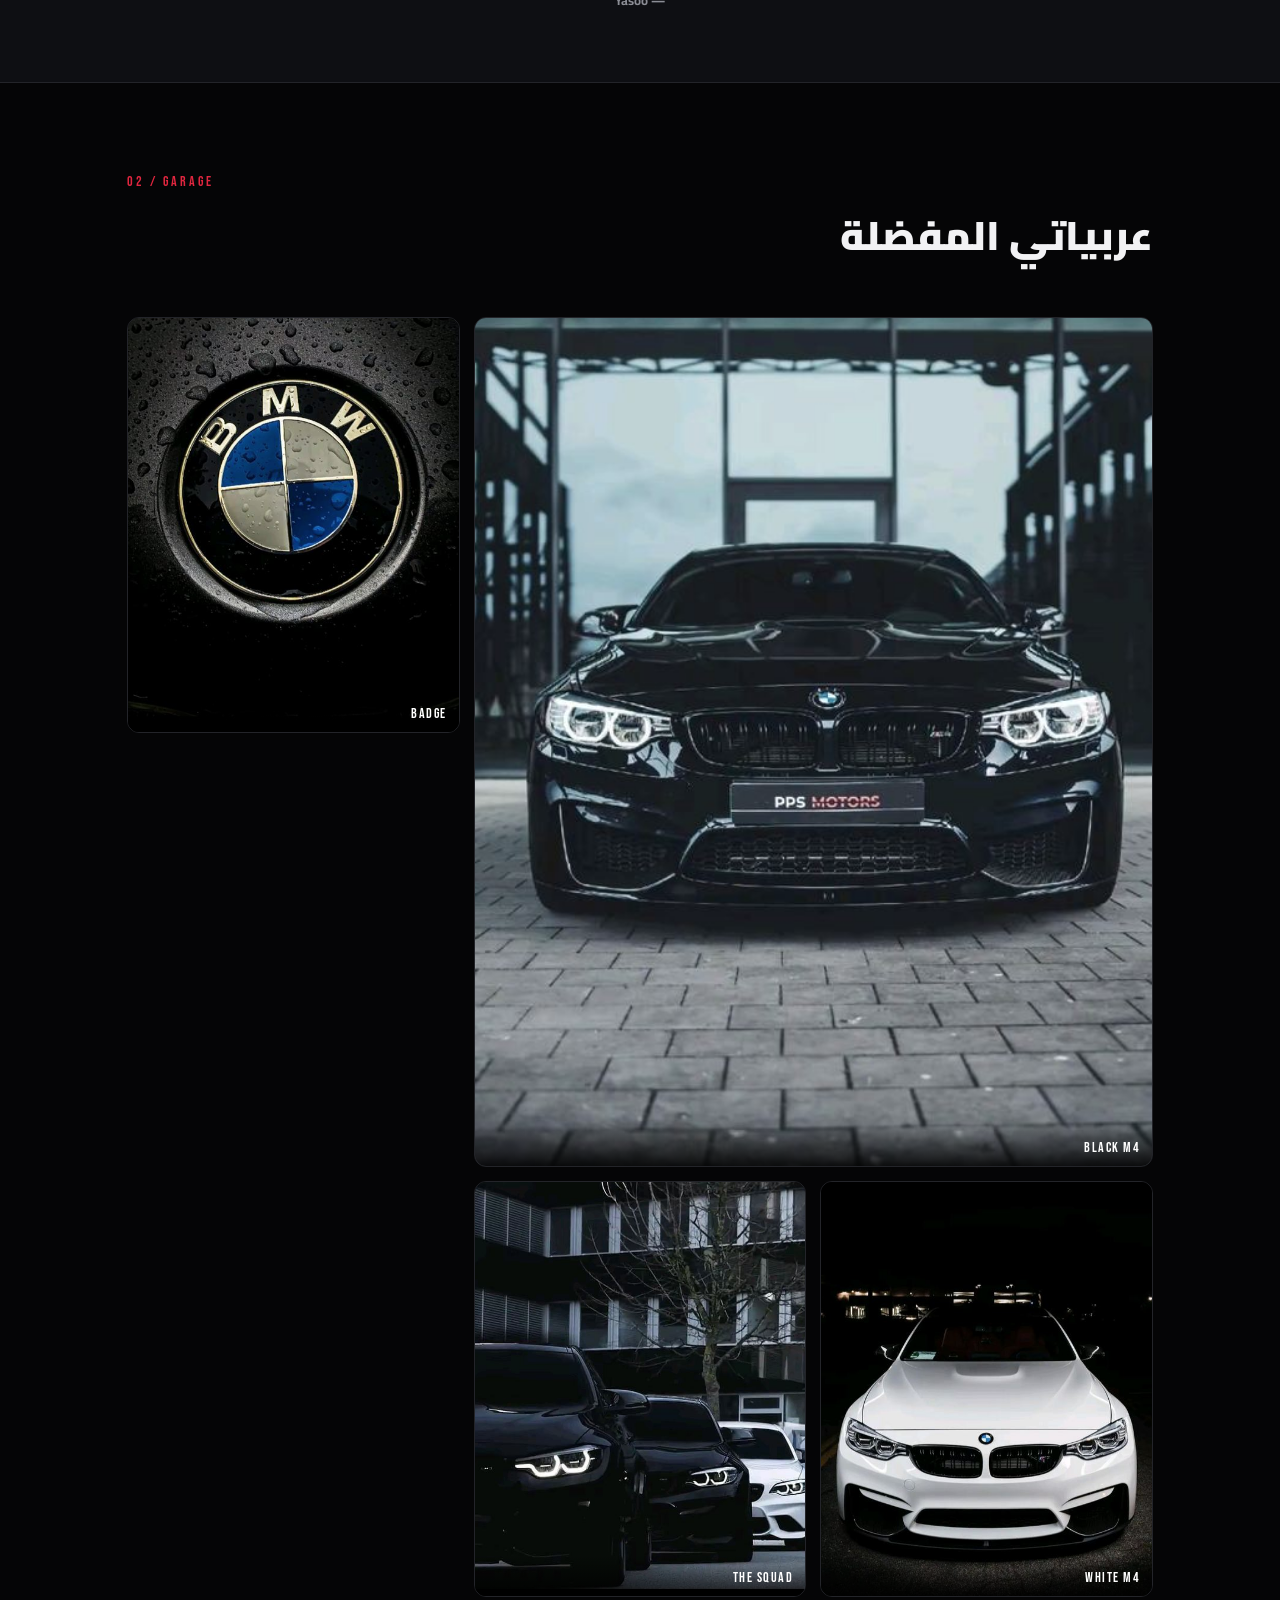
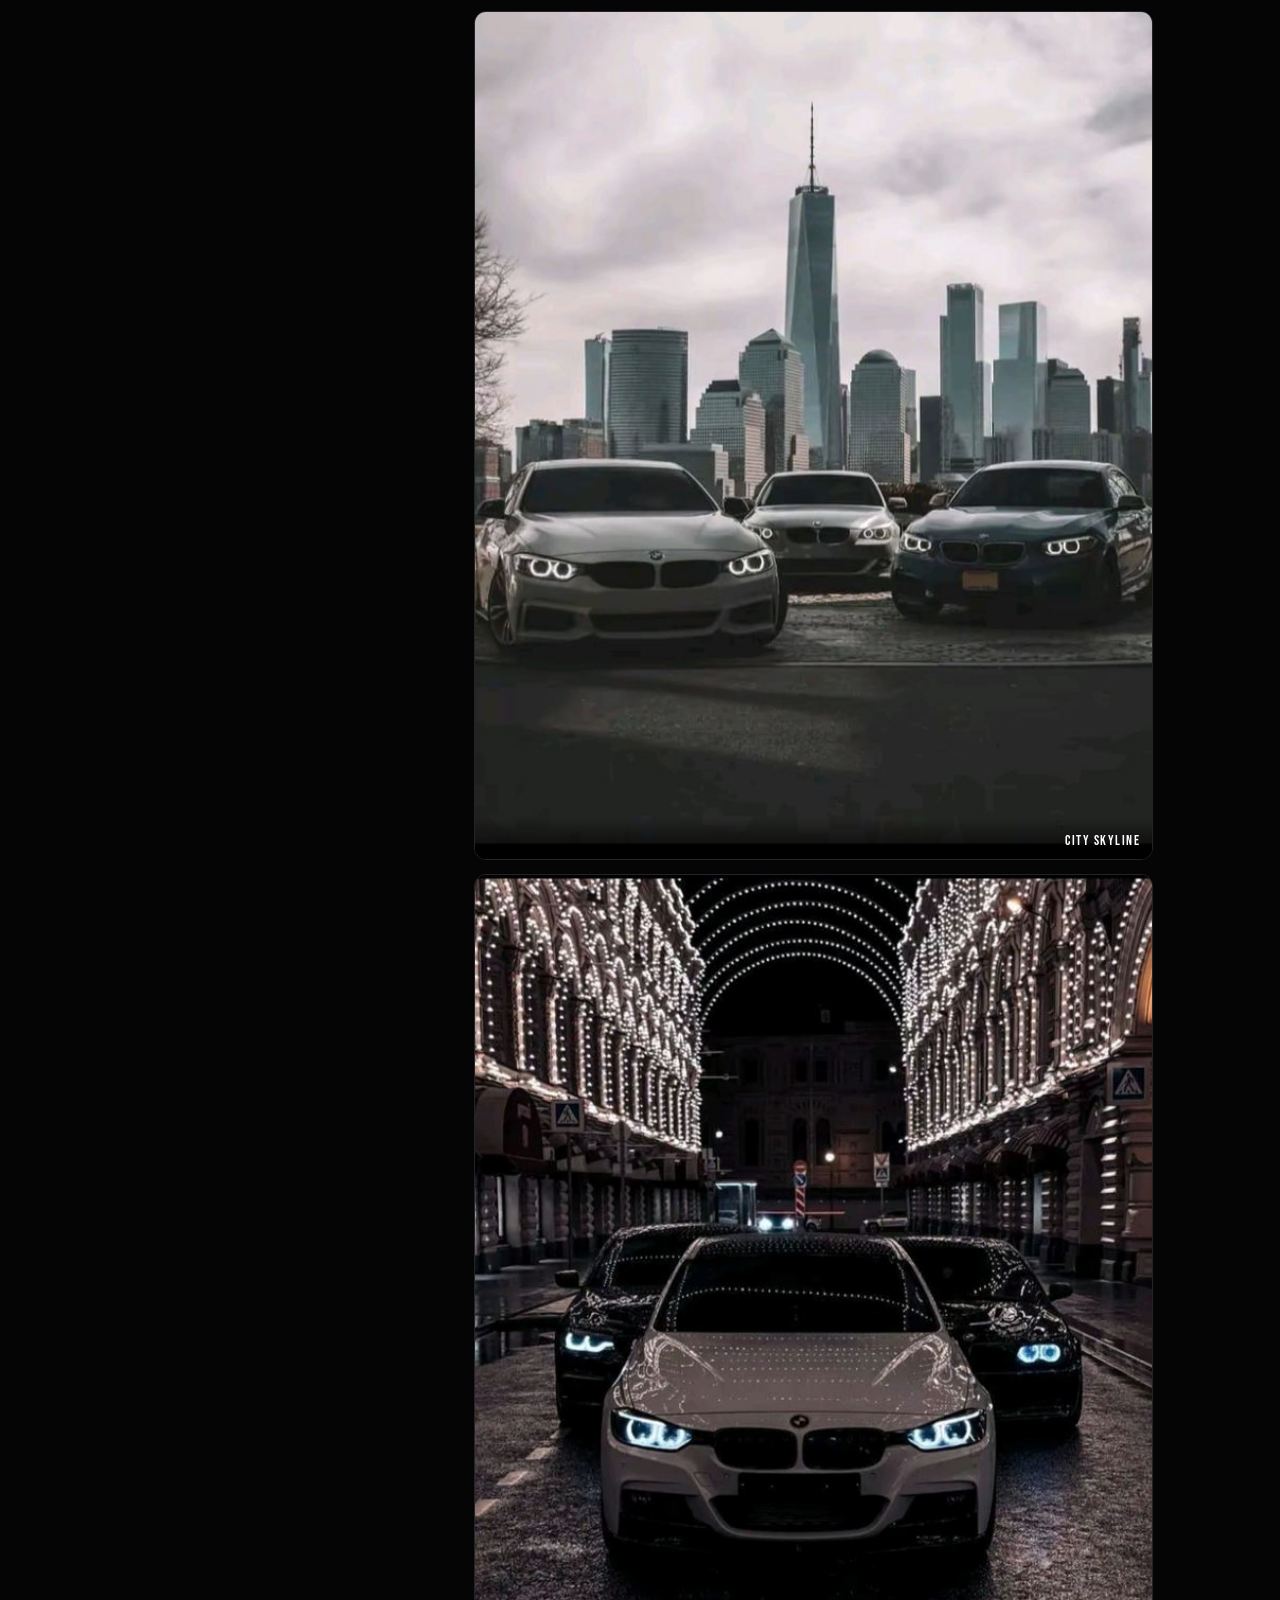
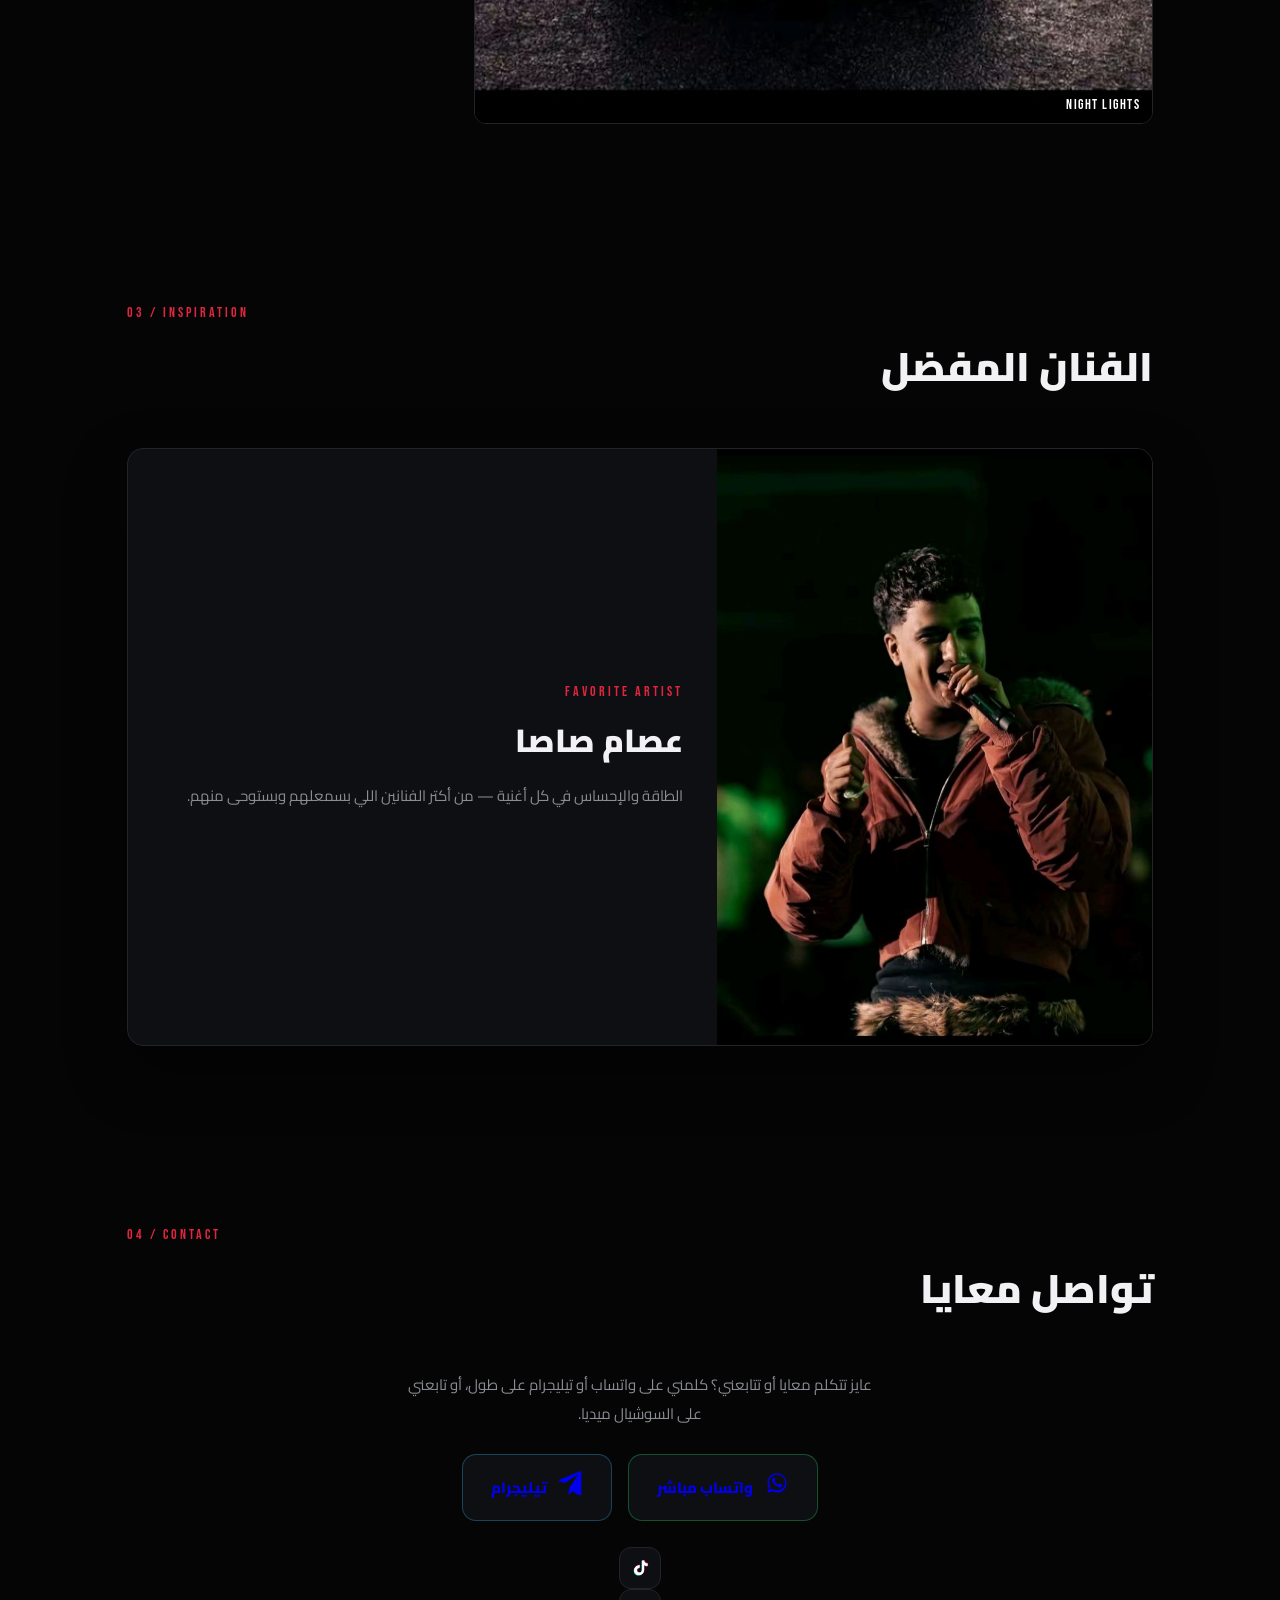
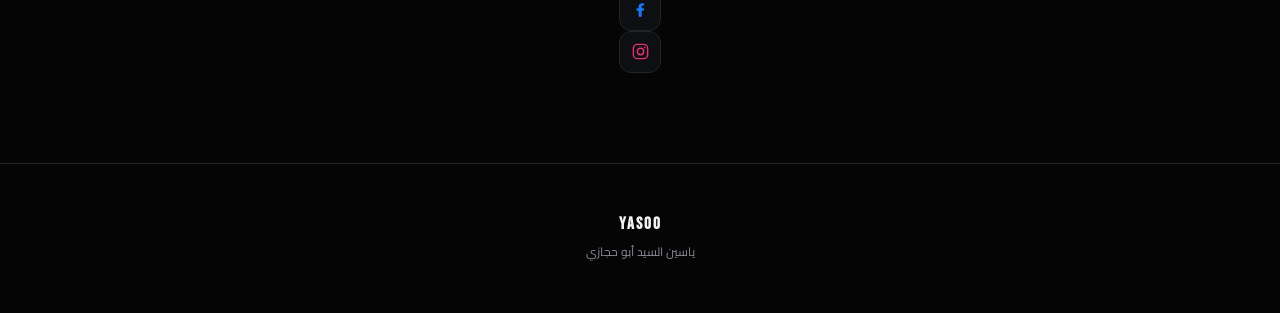
==== commit 19dffc37: "Add files via upload" ====
--- a/index.html
+++ b/index.html
@@ -12,12 +12,12 @@
 
   <!-- SPLASH / CINEMATIC INTRO -->
   <div id="splash">
-    <div class="bg" style="--intro-img:url('images/orange-bmw.jpg')"></div>
+    <div class="bg" id="introBg"></div>
     <div class="veil"></div>
     <div class="content">
-      <div class="tag">WELCOME TO</div>
-      <div class="name">YASOO</div>
-      <div class="sub">ياسين السيد أبو حجازي</div>
+      <div class="tag" id="introTag"></div>
+      <div class="name" id="introName"></div>
+      <div class="sub" id="introSub"></div>
       <div class="bar-wrap">
         <div class="bar-track"><div class="bar-fill" id="barFill"></div></div>
       </div>
@@ -25,14 +25,14 @@
   </div>
 
   <!-- DEV CREDIT BADGE -->
-  <a href="https://t.me/elshahaly9" target="_blank" rel="noopener" id="dev-badge">
+  <a href="#" target="_blank" rel="noopener" id="dev-badge" style="display:none;">
     <span class="pulse"></span>
-    <span class="db-text">Dev<br>Yousef</span>
+    <span class="db-text" id="devBadgeText"></span>
   </a>
 
   <!-- HEADER -->
   <header>
-    <div class="logo">YA<span>SOO</span></div>
+    <div class="logo" id="logoText"></div>
     <nav>
       <ul>
         <li><a href="#hero">الرئيسية</a></li>
@@ -47,56 +47,27 @@
   <!-- HERO -->
   <section id="hero">
     <div data-reveal>
-      <div class="eyebrow">PORTFOLIO</div>
-      <h1>أهلاً بيك، أنا <span class="accent">ياسين</span></h1>
-      <div class="role-line">الاسم بالكامل: ياسين السيد أبو حجازي — اسم الدلع: Yasoo</div>
-      <div class="tags">
-        <span class="tag hot">🖤 بحب اللون الأسود</span>
-        <span class="tag">🏁 عاشق عربيات BMW</span>
-        <span class="tag">27/07</span>
-      </div>
+      <div class="eyebrow" id="heroEyebrow"></div>
+      <h1 id="heroHeadline"></h1>
+      <div class="role-line" id="heroRoleLine"></div>
+      <div class="tags" id="heroTags"></div>
       <div class="cta-row">
-        <a href="https://wa.me/201271353924" target="_blank" rel="noopener" class="btn primary">
-          <svg viewBox="0 0 32 32" fill="currentColor"><path d="M16 3C9 3 3.3 8.6 3.3 15.5c0 2.5.7 4.8 1.9 6.8L3 29l7-1.9c1.9 1 4 1.6 6 1.6 7 0 12.7-5.6 12.7-12.5S23 3 16 3zm0 22.7c-1.9 0-3.7-.5-5.3-1.4l-.4-.2-4.2 1.1 1.1-4.1-.3-.4c-1.1-1.7-1.7-3.6-1.7-5.6C5.2 9.7 10 5 16 5s10.8 4.7 10.8 10.5S22 25.7 16 25.7zm5.9-7.9c-.3-.2-1.9-1-2.2-1.1-.3-.1-.5-.2-.7.2-.2.3-.8 1.1-1 1.3-.2.2-.4.2-.7.1-.3-.2-1.4-.5-2.6-1.6-1-.9-1.6-2-1.8-2.3-.2-.3 0-.5.1-.6.1-.1.3-.4.5-.5.2-.2.2-.3.3-.5.1-.2 0-.4 0-.6 0-.2-.7-1.8-1-2.4-.3-.7-.5-.6-.7-.6h-.6c-.2 0-.6.1-.9.4-.3.3-1.2 1.2-1.2 2.8 0 1.7 1.2 3.3 1.4 3.5.2.2 2.4 3.8 5.9 5.2.8.3 1.4.5 1.9.7.8.2 1.5.2 2.1.1.6-.1 1.9-.8 2.2-1.5.3-.7.3-1.4.2-1.5-.1-.2-.3-.3-.6-.4z"/></svg>
-          كلمني واتساب
+        <a href="#" target="_blank" rel="noopener" class="btn primary" id="waBtnHero">
+          <span class="ic" id="waIconHero"></span>
+          <span>كلمني واتساب</span>
         </a>
-        <a href="https://t.me/+201271353924" target="_blank" rel="noopener" class="btn ghost">
-          <svg viewBox="0 0 240 240" fill="none"><path d="M100 173l-4.5 63.6c6.4 0 9.2-2.8 12.6-6.1l30.2-28.9 62.6 45.8c11.5 6.3 19.7 3 22.6-10.6L223.9 22.4c3.9-16.7-6-23.2-17.4-19L10.7 84.1c-16.3 6.3-16.1 15.4-2.8 19.5l50 15.6L182.5 40.5c5.6-3.7 10.7-1.7 6.5 2z" fill="currentColor"/></svg>
-          تيليجرام
+        <a href="#" target="_blank" rel="noopener" class="btn ghost" id="tgBtnHero">
+          <span class="ic" id="tgIconHero"></span>
+          <span>تيليجرام</span>
         </a>
       </div>
-      <div class="social-row">
-        <a class="social-ic" href="https://www.tiktok.com/@yas_een20_1_29?_r=1&_t=ZS-99Jzi9SmeBh" target="_blank" rel="noopener" aria-label="TikTok">
-          <svg viewBox="0 0 48 48">
-            <path transform="translate(-1.1,1.1)" fill="#25F4EE" d="M33 6c1 4.6 4 7.6 9 8v6.2c-3.2.1-6.1-.9-9-2.8v12.9c0 7.7-6 12.9-12.7 12.9C13.4 43.2 8 37.9 8 30.9c0-7.6 6.6-13.1 13.9-12.6v6.5c-3.5-.4-6.9 2-6.9 6.1 0 3.7 3 6 6.2 6 3.9 0 6.7-3 6.7-8.1V6H33z"/>
-            <path transform="translate(1.1,-1.1)" fill="#FE2C55" d="M33 6c1 4.6 4 7.6 9 8v6.2c-3.2.1-6.1-.9-9-2.8v12.9c0 7.7-6 12.9-12.7 12.9C13.4 43.2 8 37.9 8 30.9c0-7.6 6.6-13.1 13.9-12.6v6.5c-3.5-.4-6.9 2-6.9 6.1 0 3.7 3 6 6.2 6 3.9 0 6.7-3 6.7-8.1V6H33z"/>
-            <path fill="#ffffff" d="M33 6c1 4.6 4 7.6 9 8v6.2c-3.2.1-6.1-.9-9-2.8v12.9c0 7.7-6 12.9-12.7 12.9C13.4 43.2 8 37.9 8 30.9c0-7.6 6.6-13.1 13.9-12.6v6.5c-3.5-.4-6.9 2-6.9 6.1 0 3.7 3 6 6.2 6 3.9 0 6.7-3 6.7-8.1V6H33z"/>
-          </svg>
-        </a>
-        <a class="social-ic" href="https://www.facebook.com/share/18yGgrYDW8/" target="_blank" rel="noopener" aria-label="Facebook">
-          <svg viewBox="0 0 24 24" fill="#1877F2"><path d="M13.5 21v-7.5h2.5l.4-3H13.5V8.4c0-.9.2-1.5 1.5-1.5h1.6V4.3C16.3 4.2 15.2 4 14 4c-2.6 0-4.4 1.6-4.4 4.5V10.5H7v3h2.6V21h3.9z"/></svg>
-        </a>
-        <a class="social-ic" href="https://www.instagram.com/y_s.e.e.n?igsi=aTdlZ3VycWk3aXM3" target="_blank" rel="noopener" aria-label="Instagram">
-          <svg viewBox="0 0 24 24" fill="none">
-            <defs>
-              <linearGradient id="igGradHero" x1="0" y1="24" x2="24" y2="0">
-                <stop offset="0" stop-color="#833AB4"/>
-                <stop offset=".5" stop-color="#E1306C"/>
-                <stop offset="1" stop-color="#F77737"/>
-              </linearGradient>
-            </defs>
-            <rect x="3" y="3" width="18" height="18" rx="5" stroke="url(#igGradHero)" stroke-width="1.8"/>
-            <circle cx="12" cy="12" r="4" stroke="url(#igGradHero)" stroke-width="1.8"/>
-            <circle cx="17.2" cy="6.8" r="1.1" fill="url(#igGradHero)"/>
-          </svg>
-        </a>
-      </div>
+      <div class="social-row" id="socialRowHero"></div>
     </div>
     <div class="photo-wrap" data-reveal>
       <div class="photo-frame">
-        <img src="images/yasoo-photo.jpg" alt="ياسين السيد أبو حجازي">
+        <img id="heroPhoto" src="" alt="ياسين السيد أبو حجازي">
       </div>
-      <div class="float-badge"><span class="k">status:</span> <span class="v">BMW enthusiast</span></div>
+      <div class="float-badge"><span class="k" id="floatBadgeK"></span> <span class="v" id="floatBadgeV"></span></div>
     </div>
   </section>
 
@@ -106,20 +77,13 @@
       <div class="section-num">01 / ABOUT</div>
       <h2>نبذة عني</h2>
     </div>
-    <div class="about-grid" data-reveal>
-      <div class="info-card"><div class="k">FULL NAME</div><div class="v">ياسين السيد أبو حجازي</div></div>
-      <div class="info-card"><div class="k">NICKNAME</div><div class="v">Yasoo</div></div>
-      <div class="info-card"><div class="k">BIRTHDAY</div><div class="v">27 يوليو</div></div>
-      <div class="info-card"><div class="k">FAVORITE COLOR</div><div class="v">الأسود 🖤</div></div>
-      <div class="info-card"><div class="k">PASSION</div><div class="v">عاشق عربيات BMW 🏁</div></div>
-      <div class="info-card"><div class="k">FAVORITE ARTIST</div><div class="v">عصام صاصا 🎤</div></div>
-    </div>
+    <div class="about-grid" id="aboutGrid" data-reveal></div>
   </section>
 
   <!-- QUOTE -->
   <div class="quote-block" data-reveal>
-    <p>عاشق عربيات <span class="accent">BMW</span> 🏁</p>
-    <div class="sig">— Yasoo</div>
+    <p id="quoteText"></p>
+    <div class="sig" id="quoteSig"></div>
   </div>
 
   <!-- GALLERY -->
@@ -128,14 +92,7 @@
       <div class="section-num">02 / GARAGE</div>
       <h2>عربياتي المفضلة</h2>
     </div>
-    <div class="gallery" data-reveal>
-      <a href="#" class="wide"><img src="images/black-bmw.jpg" alt="BMW M4 أسود"><span class="cap">BLACK M4</span></a>
-      <a href="#"><img src="images/bmw-logo.jpg" alt="شعار BMW"><span class="cap">BADGE</span></a>
-      <a href="#"><img src="images/white-bmw.jpg" alt="BMW أبيض"><span class="cap">WHITE M4</span></a>
-      <a href="#"><img src="images/three-cars.jpg" alt="BMWs سوداء وبيضاء"><span class="cap">THE SQUAD</span></a>
-      <a href="#" class="wide"><img src="images/skyline-bmws.jpg" alt="BMWs أمام أفق المدينة"><span class="cap">CITY SKYLINE</span></a>
-      <a href="#" class="wide"><img src="images/lights-bmws.jpg" alt="BMWs في الليل بأنوار"><span class="cap">NIGHT LIGHTS</span></a>
-    </div>
+    <div class="gallery" id="galleryGrid" data-reveal></div>
   </section>
 
   <!-- ARTIST SPOTLIGHT -->
@@ -145,11 +102,11 @@
       <h2>الفنان المفضل</h2>
     </div>
     <div class="artist-card" data-reveal>
-      <img src="images/artist-issam-sasa.jpg" alt="عصام صاصا">
+      <img id="artistImg" src="" alt="">
       <div class="artist-info">
         <div class="k">FAVORITE ARTIST</div>
-        <h3>عصام صاصا</h3>
-        <p>الطاقة والإحساس في كل أغنية — من أكتر الفنانين اللي بسمعلهم وبستوحى منهم.</p>
+        <h3 id="artistName"></h3>
+        <p id="artistText"></p>
       </div>
     </div>
   </section>
@@ -161,51 +118,27 @@
       <h2>تواصل معايا</h2>
     </div>
     <div class="contact-wrap" data-reveal>
-      <p>عايز تتكلم معايا أو تتابعني؟ كلمني على واتساب أو تيليجرام على طول، أو تابعني على السوشيال ميديا.</p>
+      <p id="contactIntro"></p>
       <div class="big-actions">
-        <a href="https://wa.me/201271353924" target="_blank" rel="noopener" class="big-btn wa">
-          <svg viewBox="0 0 32 32" fill="#25d366"><path d="M16 3C9 3 3.3 8.6 3.3 15.5c0 2.5.7 4.8 1.9 6.8L3 29l7-1.9c1.9 1 4 1.6 6 1.6 7 0 12.7-5.6 12.7-12.5S23 3 16 3zm0 22.7c-1.9 0-3.7-.5-5.3-1.4l-.4-.2-4.2 1.1 1.1-4.1-.3-.4c-1.1-1.7-1.7-3.6-1.7-5.6C5.2 9.7 10 5 16 5s10.8 4.7 10.8 10.5S22 25.7 16 25.7zm5.9-7.9c-.3-.2-1.9-1-2.2-1.1-.3-.1-.5-.2-.7.2-.2.3-.8 1.1-1 1.3-.2.2-.4.2-.7.1-.3-.2-1.4-.5-2.6-1.6-1-.9-1.6-2-1.8-2.3-.2-.3 0-.5.1-.6.1-.1.3-.4.5-.5.2-.2.2-.3.3-.5.1-.2 0-.4 0-.6 0-.2-.7-1.8-1-2.4-.3-.7-.5-.6-.7-.6h-.6c-.2 0-.6.1-.9.4-.3.3-1.2 1.2-1.2 2.8 0 1.7 1.2 3.3 1.4 3.5.2.2 2.4 3.8 5.9 5.2.8.3 1.4.5 1.9.7.8.2 1.5.2 2.1.1.6-.1 1.9-.8 2.2-1.5.3-.7.3-1.4.2-1.5-.1-.2-.3-.3-.6-.4z"/></svg>
-          واتساب مباشر
+        <a href="#" target="_blank" rel="noopener" class="big-btn wa" id="waBtnContact">
+          <span class="ic" id="waIconContact"></span>
+          <span>واتساب مباشر</span>
         </a>
-        <a href="https://t.me/+201271353924" target="_blank" rel="noopener" class="big-btn tg">
-          <svg viewBox="0 0 240 240" fill="#34aadf"><path d="M100 173l-4.5 63.6c6.4 0 9.2-2.8 12.6-6.1l30.2-28.9 62.6 45.8c11.5 6.3 19.7 3 22.6-10.6L223.9 22.4c3.9-16.7-6-23.2-17.4-19L10.7 84.1c-16.3 6.3-16.1 15.4-2.8 19.5l50 15.6L182.5 40.5c5.6-3.7 10.7-1.7 6.5 2z"/></svg>
-          تيليجرام
+        <a href="#" target="_blank" rel="noopener" class="big-btn tg" id="tgBtnContact">
+          <span class="ic" id="tgIconContact"></span>
+          <span>تيليجرام</span>
         </a>
       </div>
-      <div class="social-row">
-        <a class="social-ic" href="https://www.tiktok.com/@yas_een20_1_29?_r=1&_t=ZS-99Jzi9SmeBh" target="_blank" rel="noopener" aria-label="TikTok">
-          <svg viewBox="0 0 48 48">
-            <path transform="translate(-1.1,1.1)" fill="#25F4EE" d="M33 6c1 4.6 4 7.6 9 8v6.2c-3.2.1-6.1-.9-9-2.8v12.9c0 7.7-6 12.9-12.7 12.9C13.4 43.2 8 37.9 8 30.9c0-7.6 6.6-13.1 13.9-12.6v6.5c-3.5-.4-6.9 2-6.9 6.1 0 3.7 3 6 6.2 6 3.9 0 6.7-3 6.7-8.1V6H33z"/>
-            <path transform="translate(1.1,-1.1)" fill="#FE2C55" d="M33 6c1 4.6 4 7.6 9 8v6.2c-3.2.1-6.1-.9-9-2.8v12.9c0 7.7-6 12.9-12.7 12.9C13.4 43.2 8 37.9 8 30.9c0-7.6 6.6-13.1 13.9-12.6v6.5c-3.5-.4-6.9 2-6.9 6.1 0 3.7 3 6 6.2 6 3.9 0 6.7-3 6.7-8.1V6H33z"/>
-            <path fill="#ffffff" d="M33 6c1 4.6 4 7.6 9 8v6.2c-3.2.1-6.1-.9-9-2.8v12.9c0 7.7-6 12.9-12.7 12.9C13.4 43.2 8 37.9 8 30.9c0-7.6 6.6-13.1 13.9-12.6v6.5c-3.5-.4-6.9 2-6.9 6.1 0 3.7 3 6 6.2 6 3.9 0 6.7-3 6.7-8.1V6H33z"/>
-          </svg>
-        </a>
-        <a class="social-ic" href="https://www.facebook.com/share/18yGgrYDW8/" target="_blank" rel="noopener" aria-label="Facebook">
-          <svg viewBox="0 0 24 24" fill="#1877F2"><path d="M13.5 21v-7.5h2.5l.4-3H13.5V8.4c0-.9.2-1.5 1.5-1.5h1.6V4.3C16.3 4.2 15.2 4 14 4c-2.6 0-4.4 1.6-4.4 4.5V10.5H7v3h2.6V21h3.9z"/></svg>
-        </a>
-        <a class="social-ic" href="https://www.instagram.com/y_s.e.e.n?igsi=aTdlZ3VycWk3aXM3" target="_blank" rel="noopener" aria-label="Instagram">
-          <svg viewBox="0 0 24 24" fill="none">
-            <defs>
-              <linearGradient id="igGradContact" x1="0" y1="24" x2="24" y2="0">
-                <stop offset="0" stop-color="#833AB4"/>
-                <stop offset=".5" stop-color="#E1306C"/>
-                <stop offset="1" stop-color="#F77737"/>
-              </linearGradient>
-            </defs>
-            <rect x="3" y="3" width="18" height="18" rx="5" stroke="url(#igGradContact)" stroke-width="1.8"/>
-            <circle cx="12" cy="12" r="4" stroke="url(#igGradContact)" stroke-width="1.8"/>
-            <circle cx="17.2" cy="6.8" r="1.1" fill="url(#igGradContact)"/>
-          </svg>
-        </a>
-      </div>
+      <div class="social-row" id="socialRowContact"></div>
     </div>
   </section>
 
   <footer>
-    <div class="name">YASOO</div>
-    <div class="small">ياسين السيد أبو حجازي · <span id="year"></span></div>
+    <div class="name" id="footerName"></div>
+    <div class="small" id="footerSub"></div>
   </footer>
 
+<script type="application/json" id="embeddedContent">{"site": {"title": "Yasoo — ياسين السيد أبو حجازي", "logoPre": "YA", "logoAccent": "SOO"}, "intro": {"introImage": "[data-uri]", "tag": "WELCOME TO", "name": "YASOO", "sub": "ياسين السيد أبو حجازي"}, "hero": {"eyebrow": "PORTFOLIO", "headlinePre": "أهلاً بيك، أنا", "headlineAccent": "ياسين", "roleLine": "الاسم بالكامل: ياسين السيد أبو حجازي — اسم الدلع: Yasoo", "tags": ["🖤 بحب اللون الأسود", "🏁 عاشق عربيات BMW", "27/07"], "photo": "[data-uri]", "badgeK": "status:", "badgeV": "BMW enthusiast"}, "about": {"cards": [{"k": "FULL NAME", "v": "ياسين السيد أبو حجازي"}, {"k": "NICKNAME", "v": "Yasoo"}, {"k": "BIRTHDAY", "v": "27 يوليو"}, {"k": "FAVORITE COLOR", "v": "الأسود 🖤"}, {"k": "PASSION", "v": "عاشق عربيات BMW 🏁"}, {"k": "FAVORITE ARTIST", "v": "عصام صاصا 🎤"}]}, "quote": {"before": "", "accent": "عاشق عربيات BMW", "after": " 🏁", "sig": "Yasoo"}, "gallery": [{"img": "[data-uri]", "cap": "BLACK M4", "wide": true}, {"img": "[data-uri]